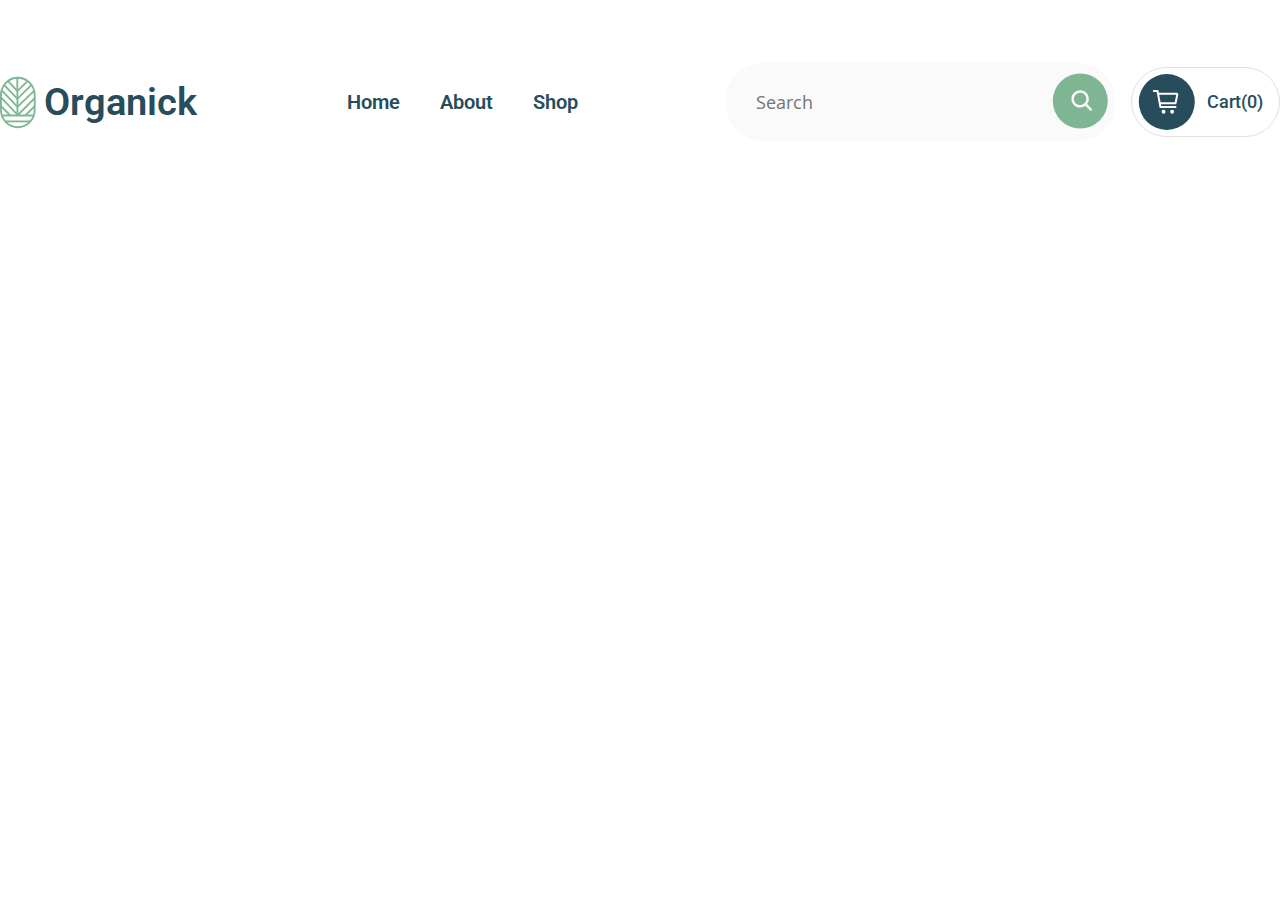
==== index.html @ 97c193d0 "move index.html" ====
<!DOCTYPE html>
<html lang="en">
	<head>
		<meta charset="UTF-8" />
		<meta name="viewport" content="width=device-width, initial-scale=1.0" />
		<title>Document</title>
		<link rel="stylesheet" href="/css/index.css" />
		<link rel="stylesheet" href="/css/reset.css" />
		<link rel="stylesheet" href="/css/header.css" />
	</head>
	<body>
		<!-- Header -->
		<header class="header">
			<div class="header__left">
				<a href="#" class="header__left__logo">
					<img
						src="/Assets/Header/Logo.svg"
						alt="LOGO"
						width="36px"
						height="75px"
					/>
					Organick
				</a>

				<nav class="header__left__menu">
					<a href="#" class="header__left__menu__link">Home</a>
					<a href="#" class="header__left__menu__link">About</a>
					<a href="#" class="header__left__menu__link">Shop</a>
				</nav>
			</div>

			<div class="header__right">
				<div class="header__right__search">
					<input
						type="text"
						class="header__right__search__input"
						placeholder="Search"
					/>
					<a href="#">
						<img
							src="/Assets/Header/SearchIcon.svg"
							alt="SearchIcon"
							width="56px"
							height="56px"
						/>
					</a>
				</div>
				<a href="#" class="header__right__cart">
					<img src="/Assets/Header/CartIcon.svg" alt="CartIcon" />
					<p>Cart(0)</p>
				</a>
			</div>
		</header>
	</body>
</html>
---- css/index.css ----
@import url("https://fonts.googleapis.com/css2?family=Open+Sans:ital,wght@0,300..800;1,300..800&family=Roboto:ital,wght@0,100;0,300;0,400;0,500;0,700;0,900;1,100;1,300;1,400;1,500;1,700;1,900&display=swap");/*# sourceMappingURL=index.css.map */
---- css/header.css ----
@import url("https://fonts.googleapis.com/css2?family=Open+Sans:ital,wght@0,300..800;1,300..800&family=Roboto:ital,wght@0,100;0,300;0,400;0,500;0,700;0,900;1,100;1,300;1,400;1,500;1,700;1,900&display=swap");
.header {
  max-width: 100rem;
  height: 12.75rem;
  margin: 0 auto;
  display: flex;
  justify-content: space-between;
  align-items: center;
}
.header__left {
  display: flex;
  align-items: center;
  gap: 9.375rem;
}
.header__left__logo {
  display: flex;
  align-items: center;
  gap: 0.5rem;
  font-family: "Roboto", sans-serif;
  font-weight: 600;
  font-size: 2.375rem;
  line-height: 0;
  letter-spacing: 0;
  color: #274c5b;
  text-decoration: none;
}
.header__left__menu {
  display: flex;
  gap: 2.5rem;
}
.header__left__menu__link {
  font-family: "Roboto", sans-serif;
  font-weight: 600;
  font-size: 1.25rem;
  line-height: 0;
  letter-spacing: 0;
  color: #274c5b;
  position: relative;
  text-decoration: none;
  transition: all 0.3s ease-in-out;
}
.header__left__menu__link:before {
  content: "";
  position: absolute;
  width: 0;
  height: 2px;
  top: 12px;
  left: 0;
  background-color: #274c5b;
  visibility: hidden;
  transition: all 0.3s ease-out;
}
.header__left__menu__link:hover:before {
  visibility: visible;
  width: 100%;
}
.header__right {
  display: flex;
  align-items: center;
  gap: 1rem;
}
.header__right__search {
  display: flex;
  align-items: center;
  justify-content: end;
  width: 23.5rem;
  height: 4.125rem;
  border-radius: 2.25rem;
  padding: 0.4rem;
  background-color: #fafafa;
}
.header__right__search__input {
  width: 100%;
  height: 4rem;
  border-radius: 2.25rem;
  border: none;
  outline: none;
  background-color: #fafafa;
  padding-left: 1.5rem;
  font-family: "Open Sans", sans-serif;
  font-weight: 400;
  font-size: 1.125rem;
  line-height: 165.4%;
  letter-spacing: 0;
  color: #274c5b;
}
.header__right__cart {
  display: flex;
  align-items: center;
  gap: 0.75rem;
  border: 1px solid #e0e0e0;
  border-radius: 2.25rem;
  padding: 0.4rem;
  padding-right: 1rem;
  font-family: "Open Sans", sans-serif;
  font-weight: 400;
  font-size: 1.125rem;
  line-height: 165.4%;
  letter-spacing: 0;
  color: #274c5b;
  font-family: "Roboto", sans-serif;
  text-decoration: none;
  font-weight: 500;
}/*# sourceMappingURL=header.css.map */
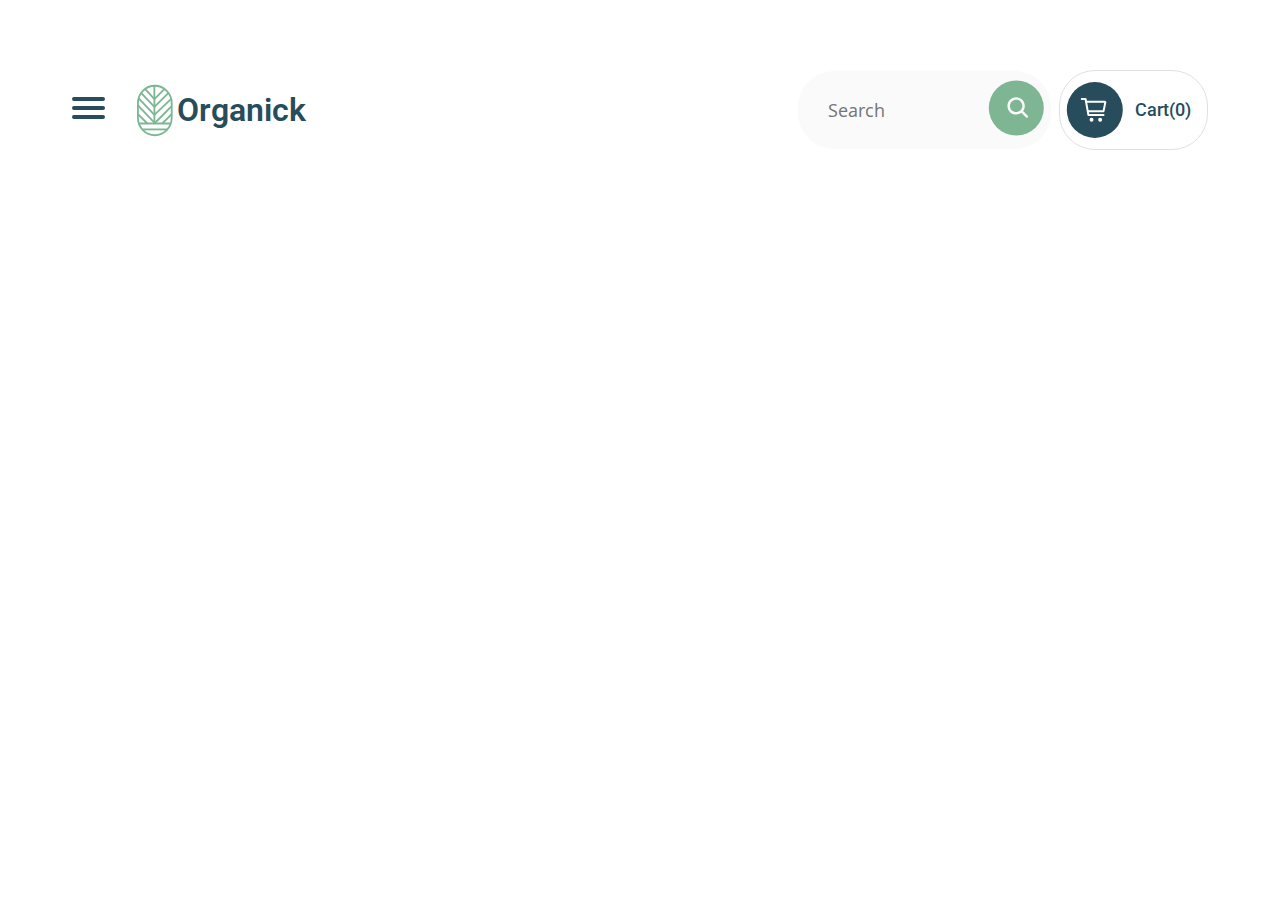
==== commit 9ee07554: "add media for header" ====
--- a/index.html
+++ b/index.html
@@ -4,25 +4,46 @@
 		<meta charset="UTF-8" />
 		<meta name="viewport" content="width=device-width, initial-scale=1.0" />
 		<title>Document</title>
-		<link rel="stylesheet" href="/css/index.css" />
-		<link rel="stylesheet" href="/css/reset.css" />
-		<link rel="stylesheet" href="/css/header.css" />
+		<link rel="stylesheet" href="./css/index.css" />
+		<link rel="stylesheet" href="./css/reset.css" />
+		<link rel="stylesheet" href="./css/header.css" />
+		<link rel="stylesheet" href="./css/burgermenu.css" />
 	</head>
 	<body>
 		<!-- Header -->
 		<header class="header">
 			<div class="header__left">
+				<!-- burger menu -->
+				<nav role="navigation">
+					<div id="menuToggle">
+						<input type="checkbox" / class="burger__menu">
+
+						<span></span>
+						<span></span>
+						<span></span>
+
+						<ul id="menu">
+							<a href="#" class="header__left__menu__link"
+								>Home</a
+							>
+							<a href="#" class="header__left__menu__link"
+								>About</a
+							>
+							<a href="#" class="header__left__menu__link"
+								>Shop</a
+							>
+						</ul>
+					</div>
+				</nav>
+
+				<!-- Logo -->
 				<a href="#" class="header__left__logo">
-					<img
-						src="/Assets/Header/Logo.svg"
-						alt="LOGO"
-						width="36px"
-						height="75px"
-					/>
+					<img src="./Assets/Header/Logo.svg" alt="LOGO" id="logo" />
 					Organick
 				</a>
 
-				<nav class="header__left__menu">
+				<!-- Menu -->
+				<nav role="navigation" class="header__left__menu">
 					<a href="#" class="header__left__menu__link">Home</a>
 					<a href="#" class="header__left__menu__link">About</a>
 					<a href="#" class="header__left__menu__link">Shop</a>
@@ -38,7 +59,7 @@
 					/>
 					<a href="#">
 						<img
-							src="/Assets/Header/SearchIcon.svg"
+							src="./Assets/Header/SearchIcon.svg"
 							alt="SearchIcon"
 							width="56px"
 							height="56px"
@@ -46,10 +67,12 @@
 					</a>
 				</div>
 				<a href="#" class="header__right__cart">
-					<img src="/Assets/Header/CartIcon.svg" alt="CartIcon" />
-					<p>Cart(0)</p>
+					<img src="./Assets/Header/CartIcon.svg" alt="CartIcon" />
+					<p id="count">Cart(0)</p>
 				</a>
 			</div>
 		</header>
+
+		<!-- Main -->
 	</body>
 </html>
--- a/css/header.css
+++ b/css/header.css
@@ -6,11 +6,12 @@
   display: flex;
   justify-content: space-between;
   align-items: center;
+  padding: 0 4rem;
 }
 .header__left {
   display: flex;
   align-items: center;
-  gap: 9.375rem;
+  gap: 5rem;
 }
 .header__left__logo {
   display: flex;
@@ -23,6 +24,10 @@
   letter-spacing: 0;
   color: #274c5b;
   text-decoration: none;
+}
+.header__left #logo {
+  height: 53px;
+  width: 36px;
 }
 .header__left__menu {
   display: flex;
@@ -101,4 +106,56 @@
   font-family: "Roboto", sans-serif;
   text-decoration: none;
   font-weight: 500;
+}
+
+@media (max-width: 1280px) {
+  .header__left {
+    gap: 2rem;
+  }
+  .header__left__logo {
+    font-size: 2rem;
+    gap: 0.25rem;
+  }
+  .header__left__menu {
+    display: none;
+  }
+  .header__right {
+    gap: 0.5rem;
+  }
+  .header__right__search {
+    width: 15rem;
+    height: 4.125rem;
+  }
+}
+@media (max-width: 868px) {
+  .header {
+    padding: 0 1rem;
+  }
+  .header__right__search {
+    width: 10rem;
+  }
+}
+@media (max-width: 720px) {
+  .header {
+    margin-top: 2rem;
+    height: 5rem;
+  }
+  .header__right__search {
+    width: 4rem;
+    height: 4rem;
+    border-radius: 2.25rem;
+    background: none;
+  }
+  .header__right__search__input {
+    display: none;
+  }
+  .header__right__cart {
+    width: 4rem;
+    height: 4rem;
+    border: none;
+    padding: 0;
+  }
+  .header__right__cart #count {
+    display: none;
+  }
 }/*# sourceMappingURL=header.css.map */--- a/css/burgermenu.css
+++ b/css/burgermenu.css
@@ -0,0 +1,113 @@
+#menuToggle {
+	display: none;
+}
+
+@media (max-width: 1280px) {
+	#menuToggle {
+		display: block;
+		position: relative;
+		z-index: 1;
+
+		-webkit-user-select: none;
+		user-select: none;
+	}
+
+	#menuToggle a {
+		display: flex;
+		flex-direction: column;
+		height: 30px;
+		text-decoration: none;
+		color: #274c5b;
+
+		transition: color 0.3s ease;
+	}
+
+	#menuToggle input {
+		display: block;
+		width: 40px;
+		height: 32px;
+		position: absolute;
+		top: -7px;
+		left: -5px;
+
+		cursor: pointer;
+
+		opacity: 0; /* hide this */
+		z-index: 2;
+
+		-webkit-touch-callout: none;
+	}
+
+	#menuToggle span {
+		display: block;
+		width: 33px;
+		height: 4px;
+		margin-bottom: 5px;
+		position: relative;
+
+		background-color: #274c5b;
+		border-radius: 3px;
+
+		z-index: 1;
+
+		transform-origin: 4px 0px;
+
+		transition: transform 0.5s cubic-bezier(0.77, 0.2, 0.05, 1),
+			background 0.5s cubic-bezier(0.77, 0.2, 0.05, 1), opacity 0.55s ease;
+	}
+
+	#menuToggle span:first-child {
+		transform-origin: 0% 0%;
+	}
+
+	#menuToggle span:nth-last-child(2) {
+		transform-origin: 0% 100%;
+	}
+
+	#menuToggle input:checked ~ span {
+		opacity: 1;
+		transform: rotate(45deg) translate(-2px, -1px);
+		background: #274c5b;
+	}
+
+	#menuToggle input:checked ~ span:nth-last-child(3) {
+		opacity: 0;
+		transform: rotate(0deg) scale(0.2, 0.2);
+	}
+
+	#menuToggle input:checked ~ span:nth-last-child(2) {
+		transform: rotate(-45deg) translate(0, -1px);
+	}
+
+	#menu {
+		position: absolute;
+		width: 150px;
+		margin: -100px 0 0 -100px;
+		padding-left: 100px;
+		padding-top: 140px;
+
+		background: #fff;
+		list-style-type: none;
+
+		transform-origin: 0% 0%;
+		transform: translate(-100%, 0);
+
+		transition: transform 0.5s cubic-bezier(0.77, 0.2, 0.05, 1);
+	}
+
+	#menu li {
+		font-family: "Roboto", sans-serif;
+		font-weight: 600;
+		font-size: 1.25rem;
+		line-height: 0;
+		letter-spacing: 0;
+		color: #274c5b;
+		position: relative;
+		text-decoration: none;
+		transition: all 0.3s ease-in-out;
+	}
+
+	#menuToggle input:checked ~ ul {
+		transform: none;
+	}
+}
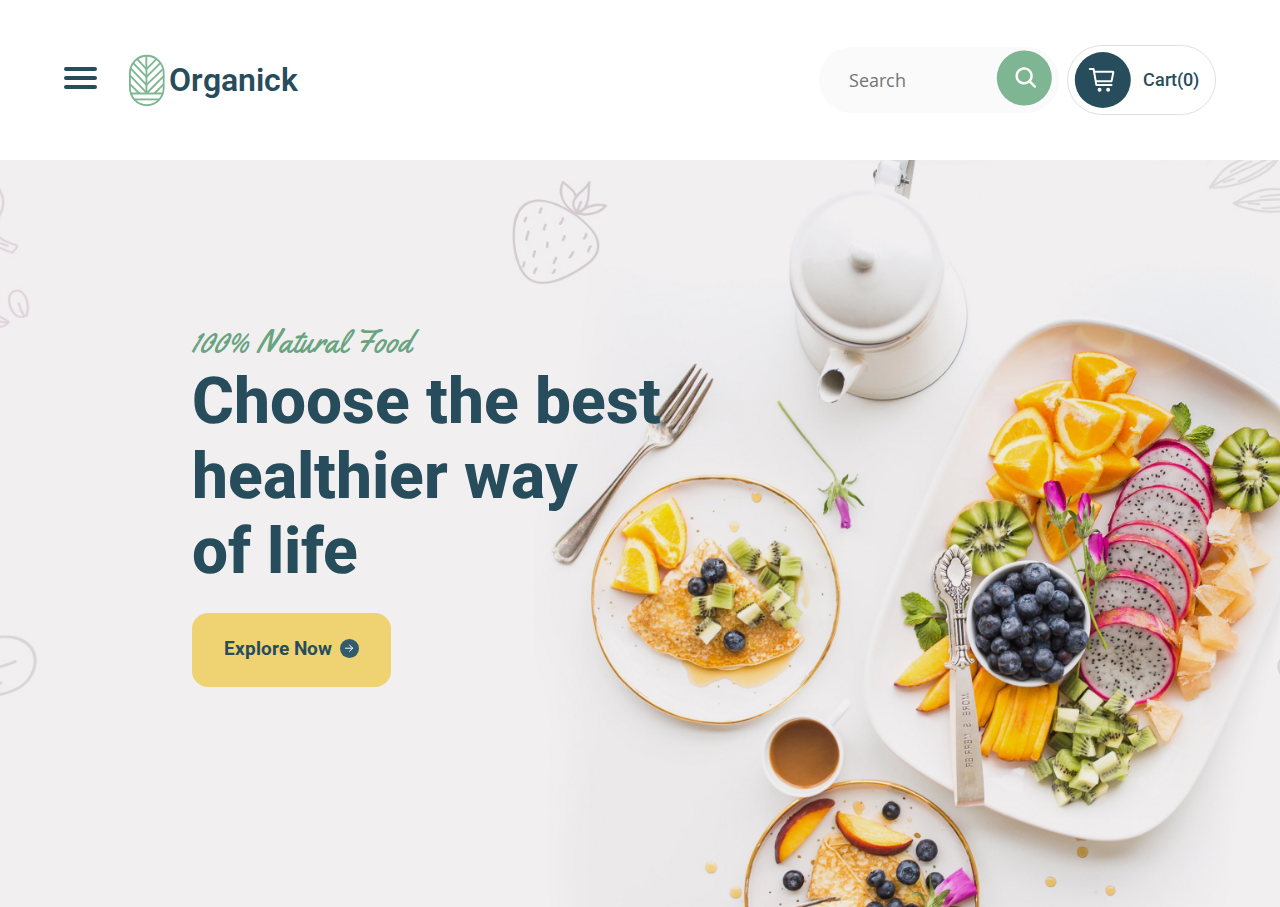
==== commit 77fadda0: "add main & optimization" ====
--- a/index.html
+++ b/index.html
@@ -14,27 +14,19 @@
 		<header class="header">
 			<div class="header__left">
 				<!-- burger menu -->
-				<nav role="navigation">
-					<div id="menuToggle">
-						<input type="checkbox" / class="burger__menu">
+				<div id="menuToggle">
+					<input type="checkbox" / class="burger__menu">
 
-						<span></span>
-						<span></span>
-						<span></span>
+					<span></span>
+					<span></span>
+					<span></span>
 
-						<ul id="menu">
-							<a href="#" class="header__left__menu__link"
-								>Home</a
-							>
-							<a href="#" class="header__left__menu__link"
-								>About</a
-							>
-							<a href="#" class="header__left__menu__link"
-								>Shop</a
-							>
-						</ul>
-					</div>
-				</nav>
+					<ul id="menu">
+						<a href="#" class="header__left__menu__link">Home</a>
+						<a href="#" class="header__left__menu__link">About</a>
+						<a href="#" class="header__left__menu__link">Shop</a>
+					</ul>
+				</div>
 
 				<!-- Logo -->
 				<a href="#" class="header__left__logo">
@@ -74,5 +66,35 @@
 		</header>
 
 		<!-- Main -->
+		<main class="main">
+			<div class="main__content">
+				<p class="main__content__caption">100% Natural Food</p>
+				<p class="main__content__title">
+					Choose the best <br />
+					healthier way <br />
+					of life
+				</p>
+
+				<a href="#" class="main__content__btn"
+					>Explore Now
+					<!-- SvG ARROW -->
+					<svg
+						xmlns="http://www.w3.org/2000/svg"
+						width="19"
+						height="19"
+						viewBox="0 0 19 19"
+						fill="none"
+					>
+						<circle cx="9.5" cy="9.5" r="9.5" fill="#335B6B" />
+						<path
+							d="M9.47641 6.12891L12.871 9.19342L9.47641 12.2579M12.3995 9.19342H5.51611"
+							stroke="white"
+							stroke-linecap="round"
+							stroke-linejoin="round"
+						/>
+					</svg>
+				</a>
+			</div>
+		</main>
 	</body>
 </html>
--- a/css/index.css
+++ b/css/index.css
@@ -1 +1,140 @@
-@import url("https://fonts.googleapis.com/css2?family=Open+Sans:ital,wght@0,300..800;1,300..800&family=Roboto:ital,wght@0,100;0,300;0,400;0,500;0,700;0,900;1,100;1,300;1,400;1,500;1,700;1,900&display=swap");/*# sourceMappingURL=index.css.map */+@import url("https://fonts.googleapis.com/css2?family=Open+Sans:ital,wght@0,300..800;1,300..800&family=Roboto:ital,wght@0,100;0,300;0,400;0,500;0,700;0,900;1,100;1,300;1,400;1,500;1,700;1,900&display=swap");
+@import url("https://fonts.googleapis.com/css2?family=Yellowtail&display=swap");
+* {
+  margin: 0;
+  padding: 0;
+  box-sizing: border-box;
+}
+
+.main {
+  position: relative;
+  width: 100%;
+  height: 83vh;
+  background-image: url("./../Assets/Home/Background.jpg");
+  background-position: center;
+  background-repeat: no-repeat;
+  background-size: cover;
+}
+.main__content {
+  display: inline-flex;
+  flex-direction: column;
+  align-items: flex-start;
+  width: 33.125rem;
+  margin: 14rem auto auto 16.25rem;
+}
+@media (max-width: 1280px) {
+  .main__content {
+    width: 30rem;
+    margin: 10rem auto auto 12rem;
+  }
+}
+@media (max-width: 1024px) {
+  .main__content {
+    width: 28rem;
+    margin: 8rem auto auto 10rem;
+  }
+}
+@media (max-width: 768px) {
+  .main__content {
+    width: 25rem;
+    margin: 6rem auto auto 8rem;
+  }
+}
+@media (max-width: 576px) {
+  .main__content {
+    width: 20rem;
+    margin: 4em auto auto 2rem;
+  }
+}
+.main__content__caption {
+  display: block;
+  font-family: Yellowtail;
+  font-size: 2.25rem;
+  font-style: normal;
+  font-weight: 400;
+  line-height: normal;
+  color: #68a47f;
+  margin: 0;
+}
+@media (max-width: 1280px) {
+  .main__content__caption {
+    font-size: 2rem;
+  }
+}
+@media (max-width: 768px) {
+  .main__content__caption {
+    font-size: 1.75rem;
+  }
+}
+@media (max-width: 576px) {
+  .main__content__caption {
+    font-size: 1.5rem;
+  }
+}
+.main__content__title {
+  display: block;
+  font-family: Roboto;
+  font-size: 4.375rem;
+  font-style: normal;
+  font-weight: 800;
+  line-height: normal;
+  color: #274c5b;
+  margin: 0;
+}
+@media (max-width: 1280px) {
+  .main__content__title {
+    font-size: 4rem;
+  }
+}
+@media (max-width: 768px) {
+  .main__content__title {
+    font-size: 3.5rem;
+  }
+}
+@media (max-width: 576px) {
+  .main__content__title {
+    font-size: 2.75rem;
+  }
+}
+.main__content__btn {
+  margin-top: 1.5rem;
+  display: flex;
+  justify-content: center;
+  align-items: center;
+  gap: 0.5rem;
+  padding: 1.75rem 2.4375rem;
+  background-color: #efd372;
+  border-radius: 1rem;
+  border-bottom: 3px solid #efd372;
+  font-family: Roboto;
+  font-size: 1.25rem;
+  font-style: normal;
+  font-weight: 700;
+  line-height: normal;
+  color: #274c5b;
+  text-decoration: none;
+  transition: 333ms ease-in-out;
+}
+@media (max-width: 1280px) {
+  .main__content__btn {
+    padding: 1.5rem 2rem;
+    font-size: 1.2rem;
+  }
+}
+@media (max-width: 768px) {
+  .main__content__btn {
+    padding: 1.25rem 1.75rem;
+    font-size: 1.1rem;
+  }
+}
+@media (max-width: 576px) {
+  .main__content__btn {
+    padding: 1rem 1.5rem;
+    font-size: 1rem;
+  }
+}
+.main__content__btn:hover {
+  background-color: transparent;
+  border-bottom: 4px solid #274c5b;
+  box-shadow: 2px -4px 8px rgba(0, 0, 0, 0.5);
+}/*# sourceMappingURL=index.css.map */--- a/css/header.css
+++ b/css/header.css
@@ -1,7 +1,7 @@
 @import url("https://fonts.googleapis.com/css2?family=Open+Sans:ital,wght@0,300..800;1,300..800&family=Roboto:ital,wght@0,100;0,300;0,400;0,500;0,700;0,900;1,100;1,300;1,400;1,500;1,700;1,900&display=swap");
 .header {
   max-width: 100rem;
-  height: 12.75rem;
+  height: 10rem;
   margin: 0 auto;
   display: flex;
   justify-content: space-between;
